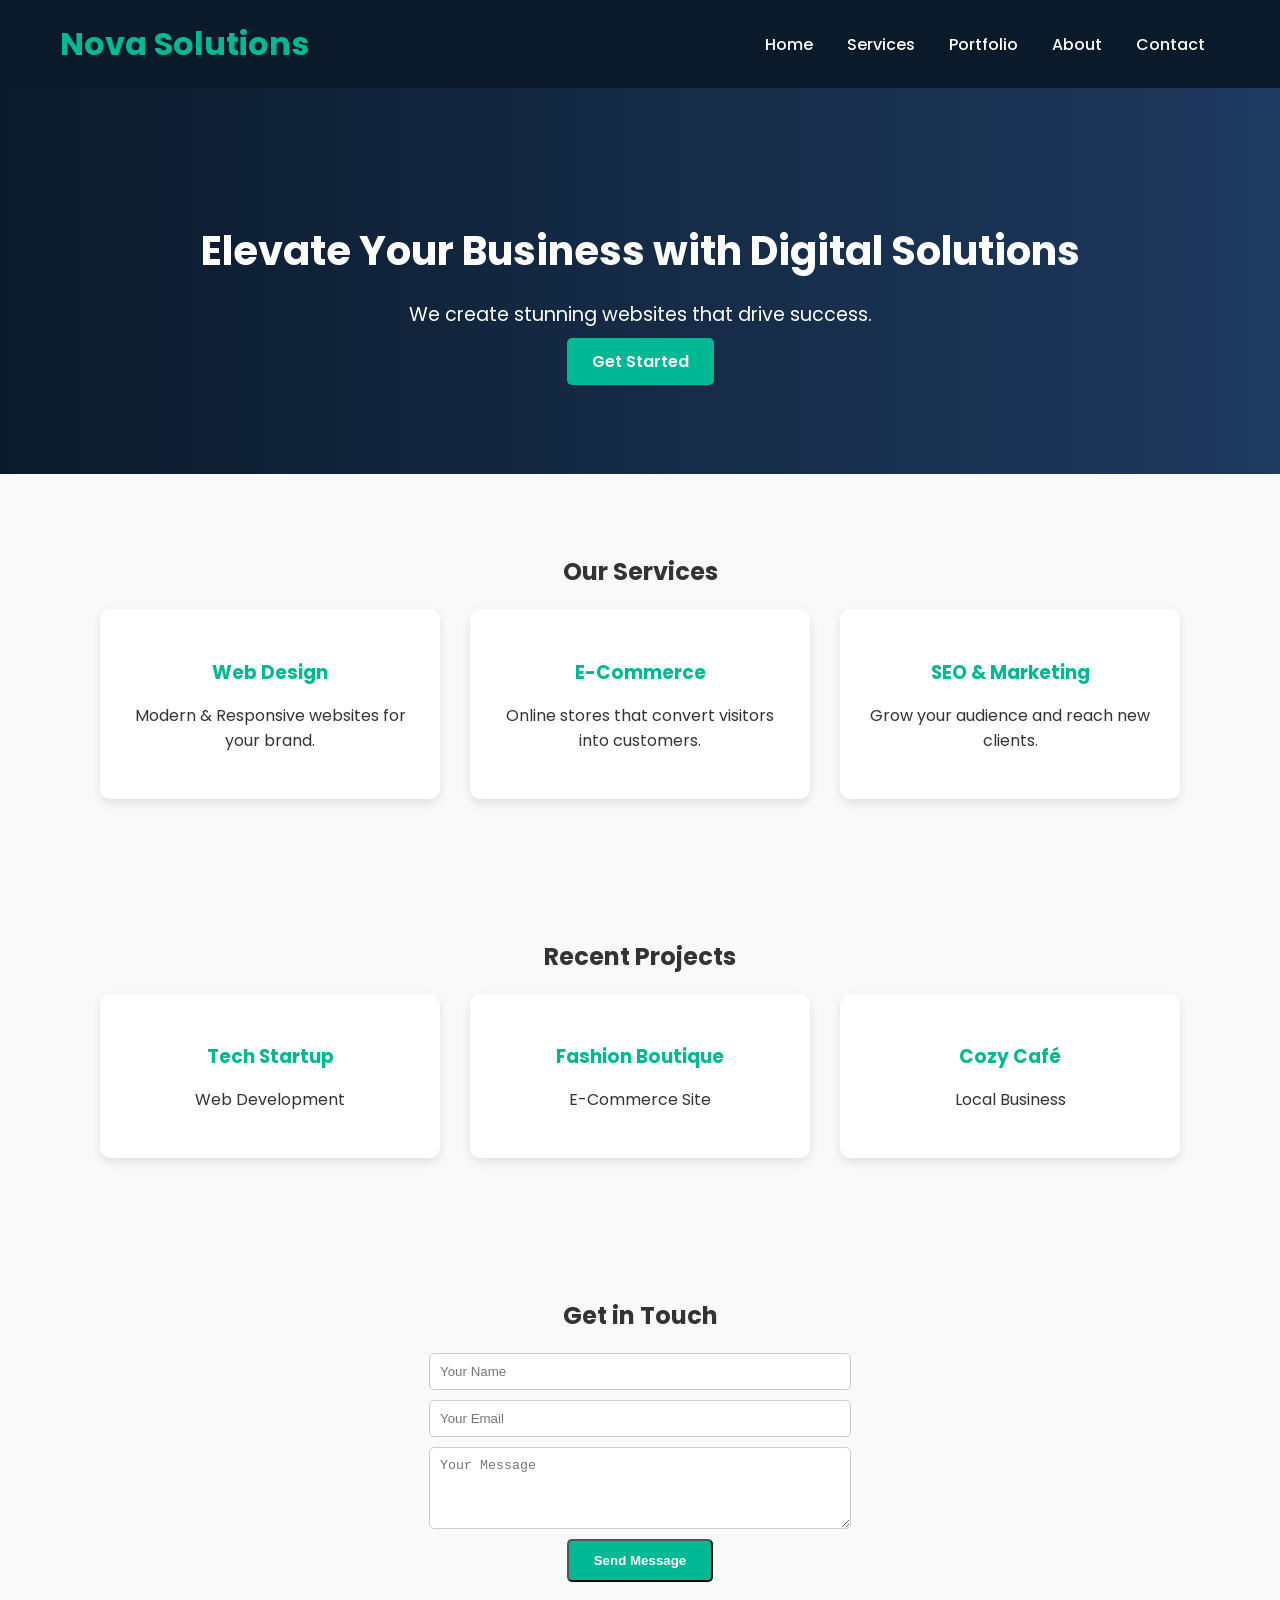
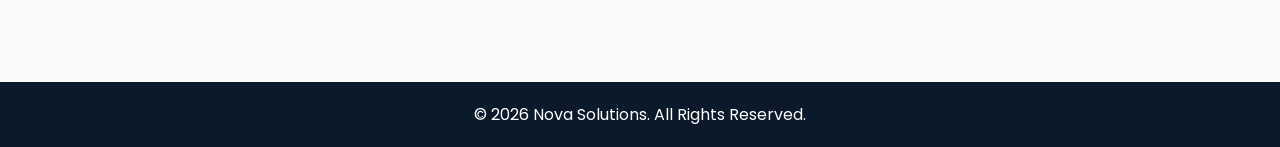
==== nova-solution/index.html @ 4793a5a0 "Add files via upload" ====
<!DOCTYPE html>
<html lang="en">
<head>
  <meta charset="UTF-8" />
  <meta name="viewport" content="width=device-width, initial-scale=1.0" />
  <title>Nova Solutions | Modern Web Design</title>
  <link href="https://fonts.googleapis.com/css2?family=Poppins:wght@400;600&display=swap" rel="stylesheet">
  <style>
    body { font-family: 'Poppins', sans-serif; margin: 0; background: #f9f9f9; color: #333; }
    header { background: #0b1a2b; color: white; padding: 20px 60px; display: flex; justify-content: space-between; align-items: center; }
    header h1 { color: #00b894; margin: 0; }
    nav a { color: white; margin: 0 15px; text-decoration: none; font-weight: 500; }
    .hero { background: linear-gradient(to right, #0b1a2b, #1e3a5f); color: white; text-align: center; padding: 100px 20px; }
    .hero h2 { font-size: 2.5em; margin-bottom: 10px; }
    .hero p { font-size: 1.2em; margin-bottom: 20px; }
    .btn { background: #00b894; color: white; padding: 12px 25px; border-radius: 5px; text-decoration: none; font-weight: 600; }
    .section { padding: 60px 20px; text-align: center; }
    .services, .portfolio { display: flex; justify-content: center; flex-wrap: wrap; gap: 30px; }
    .card { background: white; border-radius: 10px; box-shadow: 0 4px 10px rgba(0,0,0,0.1); padding: 30px; width: 280px; }
    .card h3 { color: #00b894; margin-bottom: 10px; }
    .contact form { display: flex; flex-direction: column; align-items: center; gap: 10px; max-width: 400px; margin: auto; }
    input, textarea { width: 100%; padding: 10px; border: 1px solid #ccc; border-radius: 5px; }
    footer { background: #0b1a2b; color: white; text-align: center; padding: 20px; margin-top: 40px; }
  </style>
</head>
<body>
  <header>
    <h1>Nova Solutions</h1>
    <nav>
      <a href="#">Home</a>
      <a href="#">Services</a>
      <a href="#">Portfolio</a>
      <a href="#">About</a>
      <a href="#">Contact</a>
    </nav>
  </header>

  <section class="hero">
    <h2>Elevate Your Business with Digital Solutions</h2>
    <p>We create stunning websites that drive success.</p>
    <a href="#" class="btn">Get Started</a>
  </section>

  <section class="section">
    <h2>Our Services</h2>
    <div class="services">
      <div class="card"><h3>Web Design</h3><p>Modern & Responsive websites for your brand.</p></div>
      <div class="card"><h3>E-Commerce</h3><p>Online stores that convert visitors into customers.</p></div>
      <div class="card"><h3>SEO & Marketing</h3><p>Grow your audience and reach new clients.</p></div>
    </div>
  </section>

  <section class="section">
    <h2>Recent Projects</h2>
    <div class="portfolio">
      <div class="card"><h3>Tech Startup</h3><p>Web Development</p></div>
      <div class="card"><h3>Fashion Boutique</h3><p>E-Commerce Site</p></div>
      <div class="card"><h3>Cozy Café</h3><p>Local Business</p></div>
    </div>
  </section>

  <section class="section contact">
    <h2>Get in Touch</h2>
    <form>
      <input type="text" placeholder="Your Name" required>
      <input type="email" placeholder="Your Email" required>
      <textarea placeholder="Your Message" rows="4"></textarea>
      <button class="btn">Send Message</button>
    </form>
  </section>

  <footer>
    © 2026 Nova Solutions. All Rights Reserved.
  </footer>
</body>
</html>
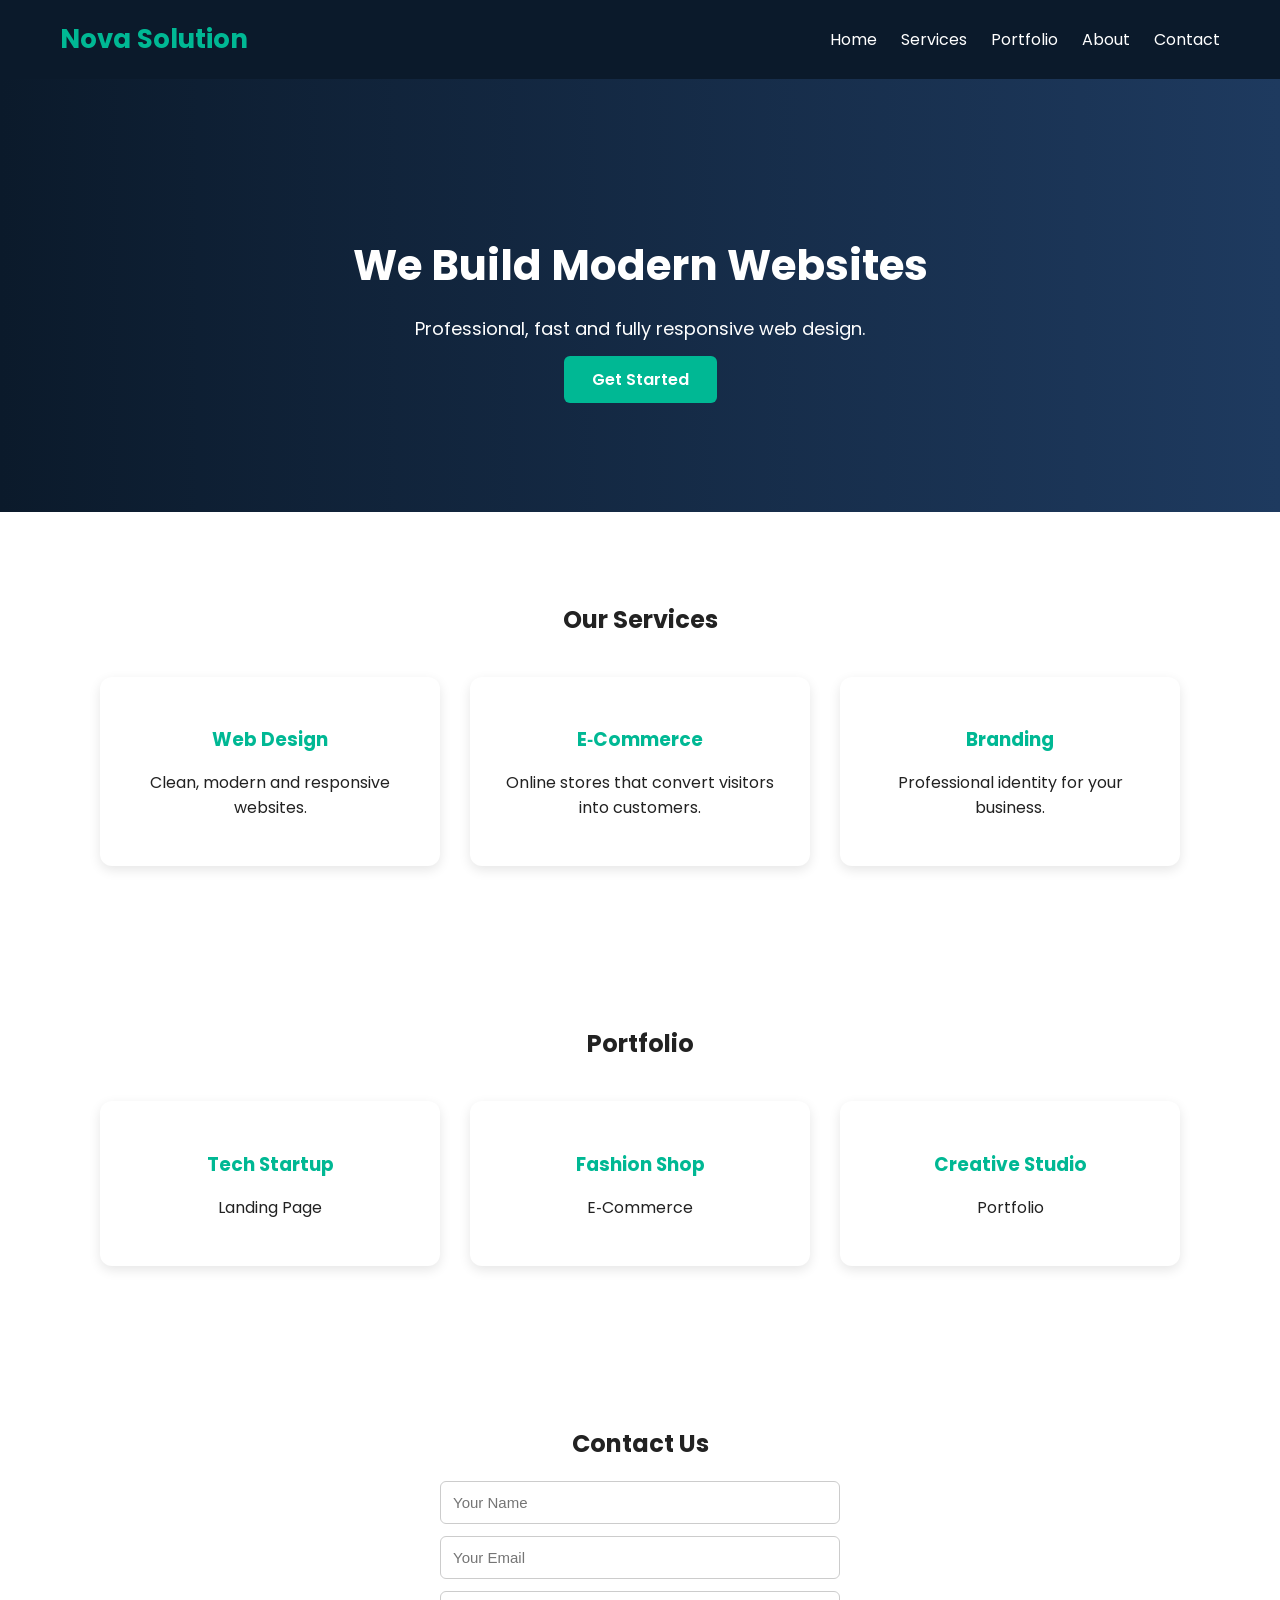
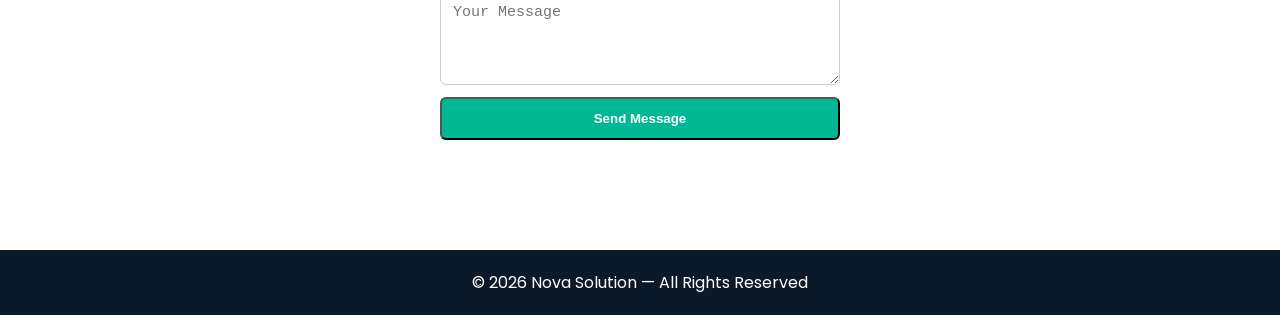
==== commit 74cf70f0: "Update index.html Updated the HTML structure, styles, and content for the Nova Solutions website." ====
--- a/nova-solution/index.html
+++ b/nova-solution/index.html
@@ -1,31 +1,117 @@
 <!DOCTYPE html>
 <html lang="en">
 <head>
-  <meta charset="UTF-8" />
-  <meta name="viewport" content="width=device-width, initial-scale=1.0" />
-  <title>Nova Solutions | Modern Web Design</title>
-  <link href="https://fonts.googleapis.com/css2?family=Poppins:wght@400;600&display=swap" rel="stylesheet">
+  <meta charset="UTF-8">
+  <meta name="viewport" content="width=device-width, initial-scale=1.0">
+  <title>Nova Solution | Web Design Agency</title>
+  <link href="https://fonts.googleapis.com/css2?family=Poppins:wght@300;400;600&display=swap" rel="stylesheet">
   <style>
-    body { font-family: 'Poppins', sans-serif; margin: 0; background: #f9f9f9; color: #333; }
-    header { background: #0b1a2b; color: white; padding: 20px 60px; display: flex; justify-content: space-between; align-items: center; }
-    header h1 { color: #00b894; margin: 0; }
-    nav a { color: white; margin: 0 15px; text-decoration: none; font-weight: 500; }
-    .hero { background: linear-gradient(to right, #0b1a2b, #1e3a5f); color: white; text-align: center; padding: 100px 20px; }
-    .hero h2 { font-size: 2.5em; margin-bottom: 10px; }
-    .hero p { font-size: 1.2em; margin-bottom: 20px; }
-    .btn { background: #00b894; color: white; padding: 12px 25px; border-radius: 5px; text-decoration: none; font-weight: 600; }
-    .section { padding: 60px 20px; text-align: center; }
-    .services, .portfolio { display: flex; justify-content: center; flex-wrap: wrap; gap: 30px; }
-    .card { background: white; border-radius: 10px; box-shadow: 0 4px 10px rgba(0,0,0,0.1); padding: 30px; width: 280px; }
-    .card h3 { color: #00b894; margin-bottom: 10px; }
-    .contact form { display: flex; flex-direction: column; align-items: center; gap: 10px; max-width: 400px; margin: auto; }
-    input, textarea { width: 100%; padding: 10px; border: 1px solid #ccc; border-radius: 5px; }
-    footer { background: #0b1a2b; color: white; text-align: center; padding: 20px; margin-top: 40px; }
+    body {
+      margin: 0;
+      font-family: 'Poppins', sans-serif;
+      background: #ffffff;
+      color: #222;
+    }
+
+    /* HEADER */
+    header {
+      background: #0b1a2b;
+      padding: 20px 60px;
+      display: flex;
+      justify-content: space-between;
+      align-items: center;
+      color: white;
+    }
+    header h1 {
+      margin: 0;
+      font-size: 26px;
+      color: #00b894;
+    }
+    nav a {
+      color: white;
+      margin-left: 20px;
+      text-decoration: none;
+      font-weight: 400;
+    }
+
+    /* HERO */
+    .hero {
+      padding: 120px 20px;
+      text-align: center;
+      background: linear-gradient(to right, #0b1a2b, #1e3a5f);
+      color: white;
+    }
+    .hero h2 {
+      font-size: 42px;
+      margin-bottom: 10px;
+    }
+    .hero p {
+      font-size: 18px;
+      margin-bottom: 25px;
+    }
+    .btn {
+      background: #00b894;
+      padding: 12px 28px;
+      color: white;
+      border-radius: 6px;
+      text-decoration: none;
+      font-weight: 600;
+    }
+
+    /* SECTIONS */
+    .section {
+      padding: 70px 20px;
+      text-align: center;
+    }
+    .cards {
+      display: flex;
+      justify-content: center;
+      flex-wrap: wrap;
+      gap: 30px;
+      margin-top: 40px;
+    }
+    .card {
+      background: white;
+      width: 280px;
+      padding: 30px;
+      border-radius: 12px;
+      box-shadow: 0 4px 12px rgba(0,0,0,0.1);
+    }
+    .card h3 {
+      color: #00b894;
+      margin-bottom: 10px;
+    }
+
+    /* CONTACT */
+    form {
+      max-width: 400px;
+      margin: auto;
+      display: flex;
+      flex-direction: column;
+      gap: 12px;
+    }
+    input, textarea {
+      padding: 12px;
+      border: 1px solid #ccc;
+      border-radius: 6px;
+      font-size: 15px;
+    }
+
+    /* FOOTER */
+    footer {
+      background: #0b1a2b;
+      color: white;
+      text-align: center;
+      padding: 20px;
+      margin-top: 40px;
+    }
   </style>
 </head>
+
 <body>
+
   <header>
-    <h1>Nova Solutions</h1>
+    <h1>Nova Solution</h1>
     <nav>
       <a href="#">Home</a>
       <a href="#">Services</a>
@@ -36,41 +122,51 @@
   </header>
 
   <section class="hero">
-    <h2>Elevate Your Business with Digital Solutions</h2>
-    <p>We create stunning websites that drive success.</p>
-    <a href="#" class="btn">Get Started</a>
+    <h2>We Build Modern Websites</h2>
+    <p>Professional, fast and fully responsive web design.</p>
+    <a class="btn" href="#">Get Started</a>
   </section>
 
   <section class="section">
     <h2>Our Services</h2>
-    <div class="services">
-      <div class="card"><h3>Web Design</h3><p>Modern & Responsive websites for your brand.</p></div>
-      <div class="card"><h3>E-Commerce</h3><p>Online stores that convert visitors into customers.</p></div>
-      <div class="card"><h3>SEO & Marketing</h3><p>Grow your audience and reach new clients.</p></div>
+    <div class="cards">
+      <div class="card">
+        <h3>Web Design</h3>
+        <p>Clean, modern and responsive websites.</p>
+      </div>
+      <div class="card">
+        <h3>E‑Commerce</h3>
+        <p>Online stores that convert visitors into customers.</p>
+      </div>
+      <div class="card">
+        <h3>Branding</h3>
+        <p>Professional identity for your business.</p>
+      </div>
     </div>
   </section>
 
   <section class="section">
-    <h2>Recent Projects</h2>
-    <div class="portfolio">
-      <div class="card"><h3>Tech Startup</h3><p>Web Development</p></div>
-      <div class="card"><h3>Fashion Boutique</h3><p>E-Commerce Site</p></div>
-      <div class="card"><h3>Cozy Café</h3><p>Local Business</p></div>
+    <h2>Portfolio</h2>
+    <div class="cards">
+      <div class="card"><h3>Tech Startup</h3><p>Landing Page</p></div>
+      <div class="card"><h3>Fashion Shop</h3><p>E‑Commerce</p></div>
+      <div class="card"><h3>Creative Studio</h3><p>Portfolio</p></div>
     </div>
   </section>
 
-  <section class="section contact">
-    <h2>Get in Touch</h2>
+  <section class="section">
+    <h2>Contact Us</h2>
     <form>
-      <input type="text" placeholder="Your Name" required>
-      <input type="email" placeholder="Your Email" required>
-      <textarea placeholder="Your Message" rows="4"></textarea>
+      <input type="text" placeholder="Your Name">
+      <input type="email" placeholder="Your Email">
+      <textarea rows="4" placeholder="Your Message"></textarea>
       <button class="btn">Send Message</button>
     </form>
   </section>
 
   <footer>
-    © 2026 Nova Solutions. All Rights Reserved.
+    © 2026 Nova Solution — All Rights Reserved
   </footer>
+
 </body>
-</html>+</html>
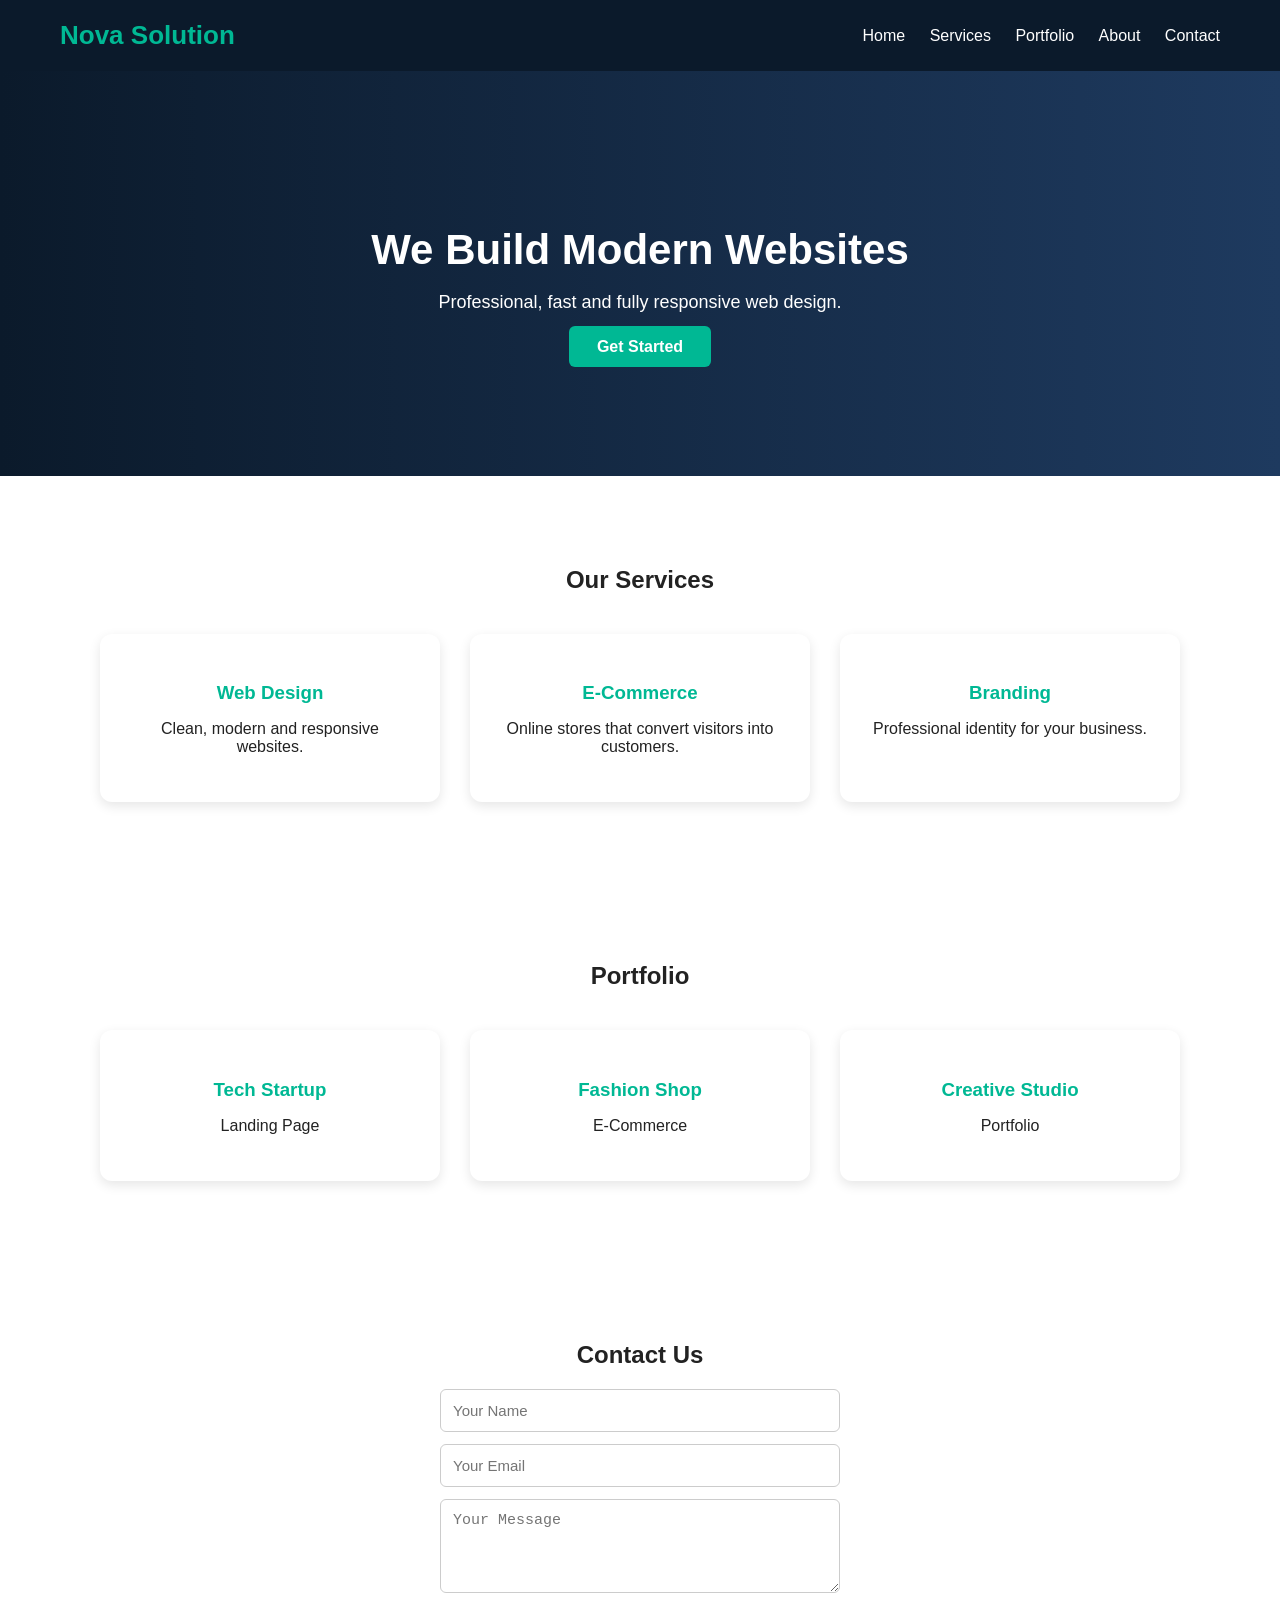
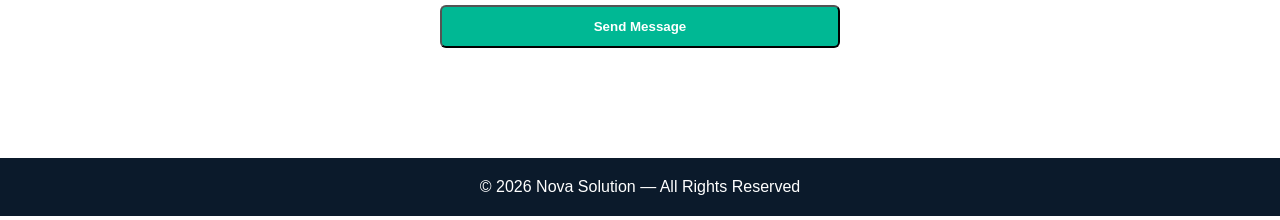
==== commit c8835d15: "Update index.html" ====
--- a/nova-solution/index.html
+++ b/nova-solution/index.html
@@ -4,7 +4,7 @@
   <meta charset="UTF-8">
   <meta name="viewport" content="width=device-width, initial-scale=1.0">
   <title>Nova Solution | Web Design Agency</title>
-  <link href="https://fonts.googleapis.com/css2?family=Poppins:wght@300;400;600&display=swap" rel="stylesheet">
+  <link rel="stylesheet" href="style.css">
   <style>
     body {
       margin: 0;
